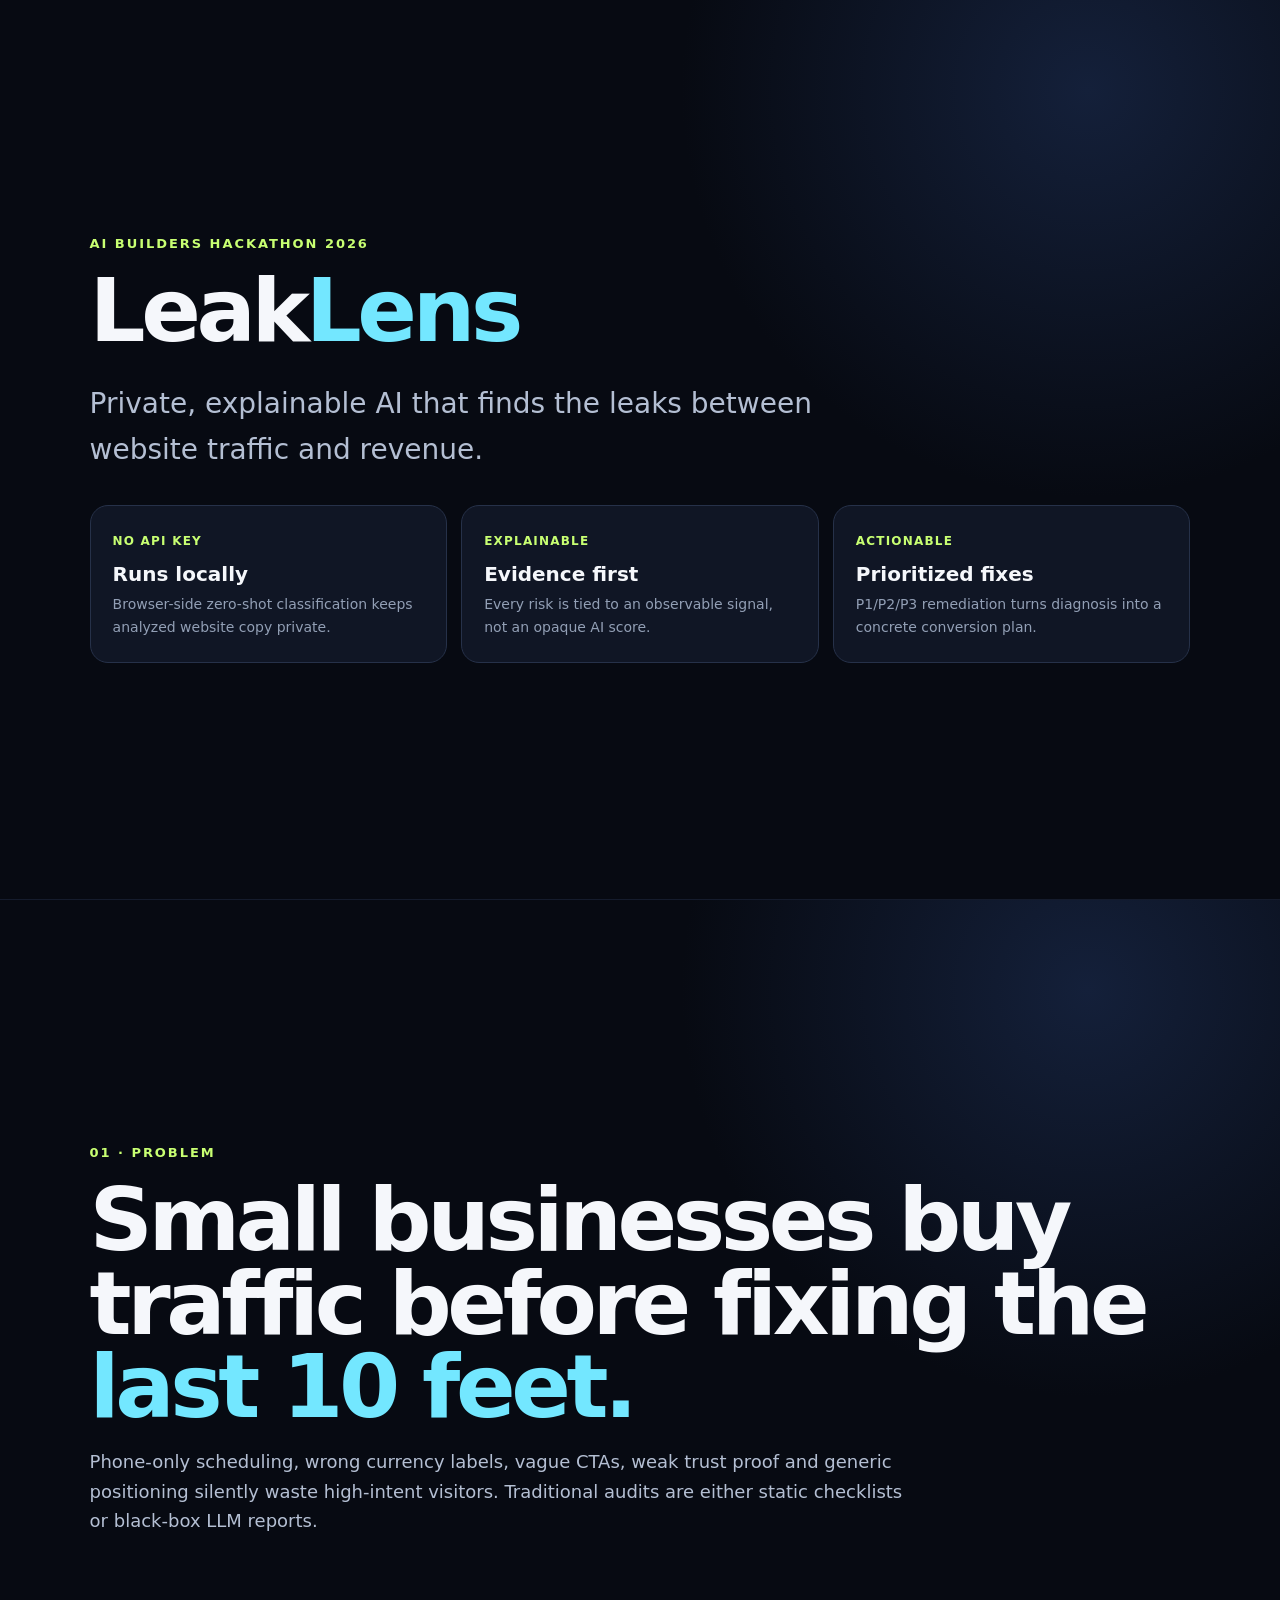
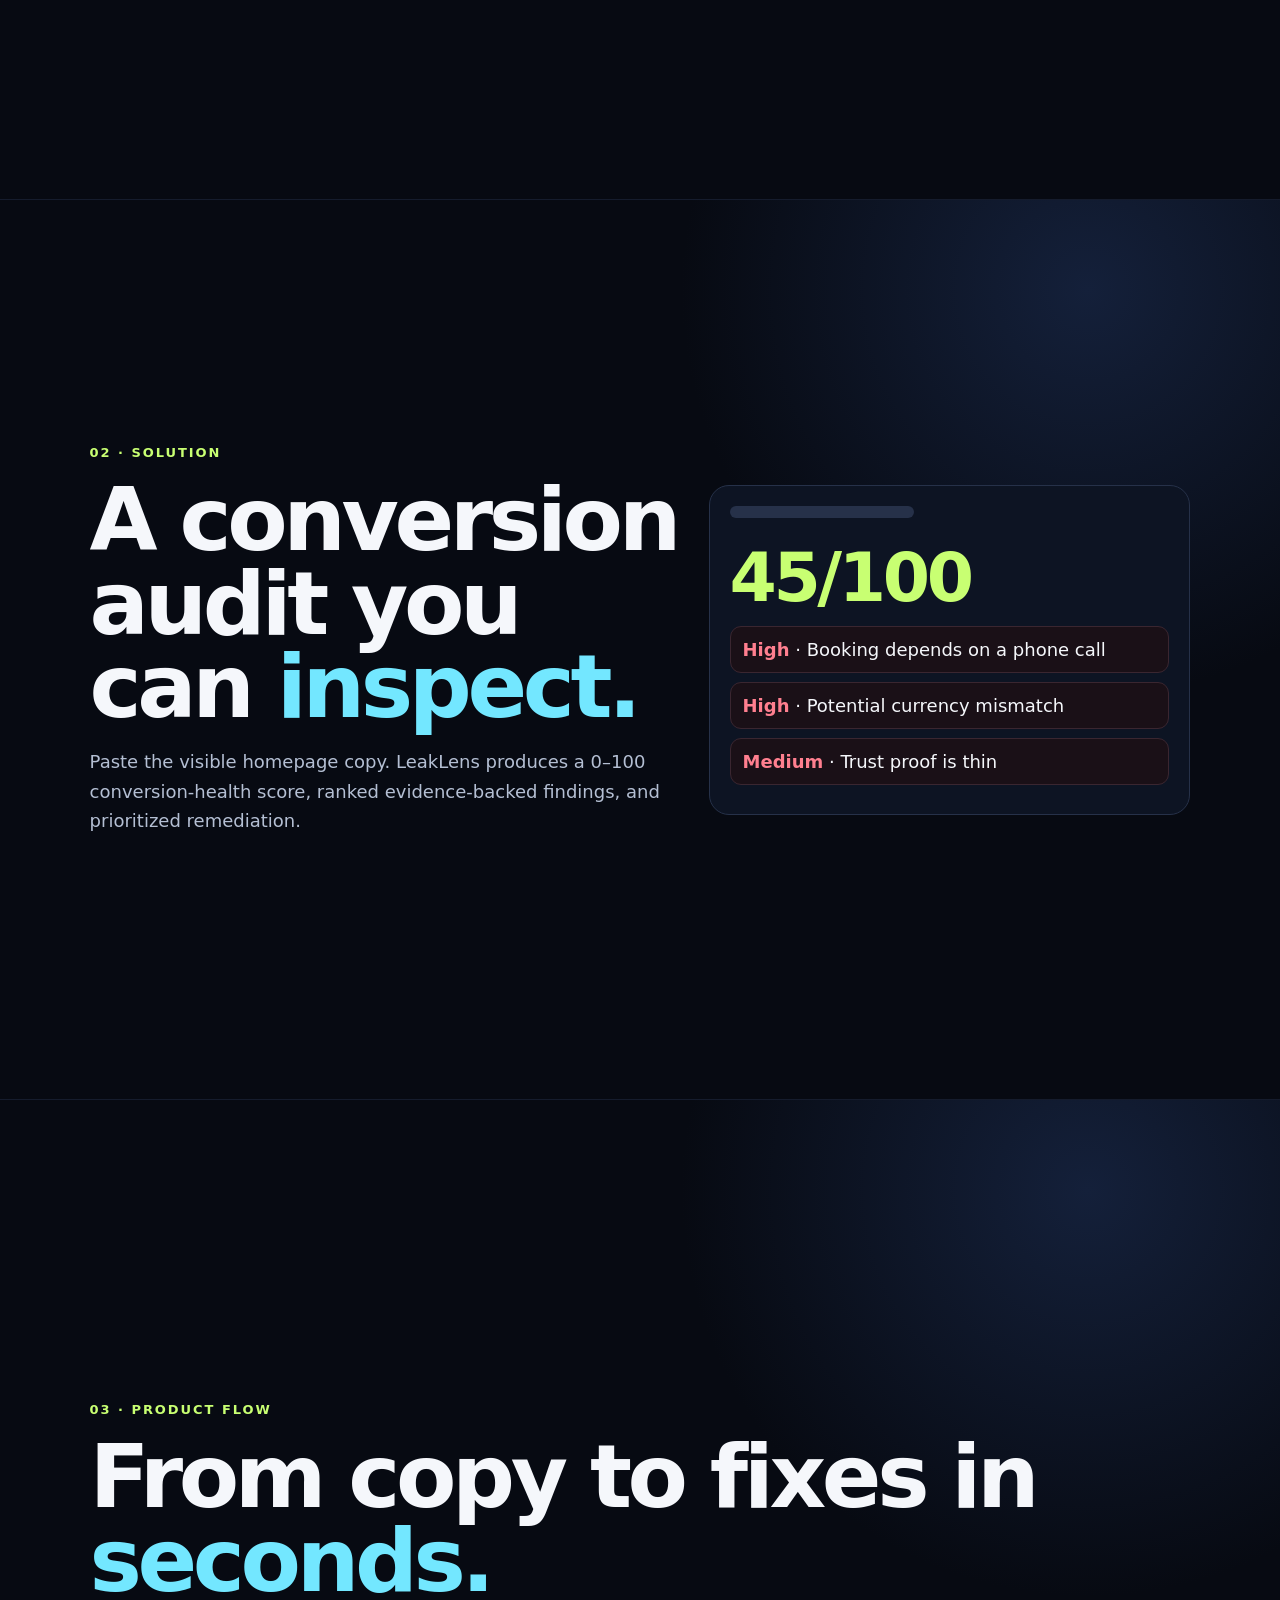
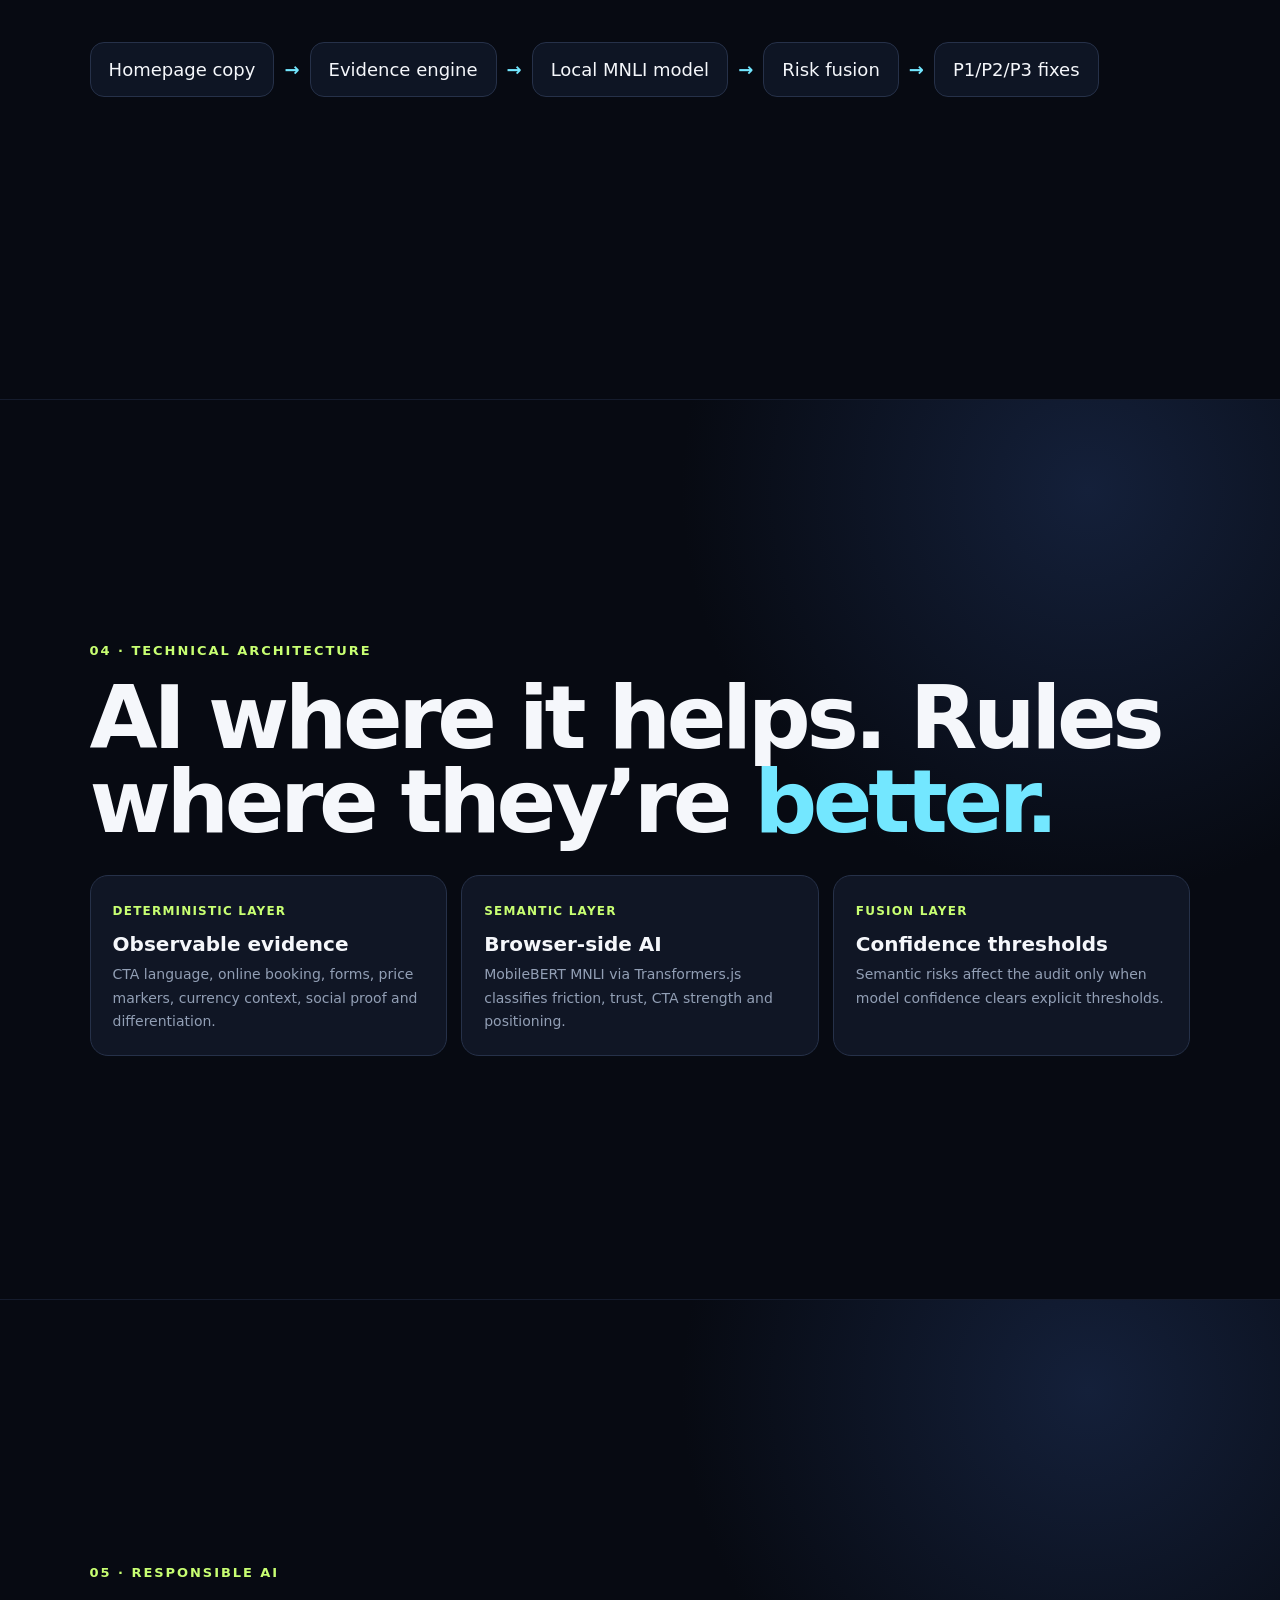
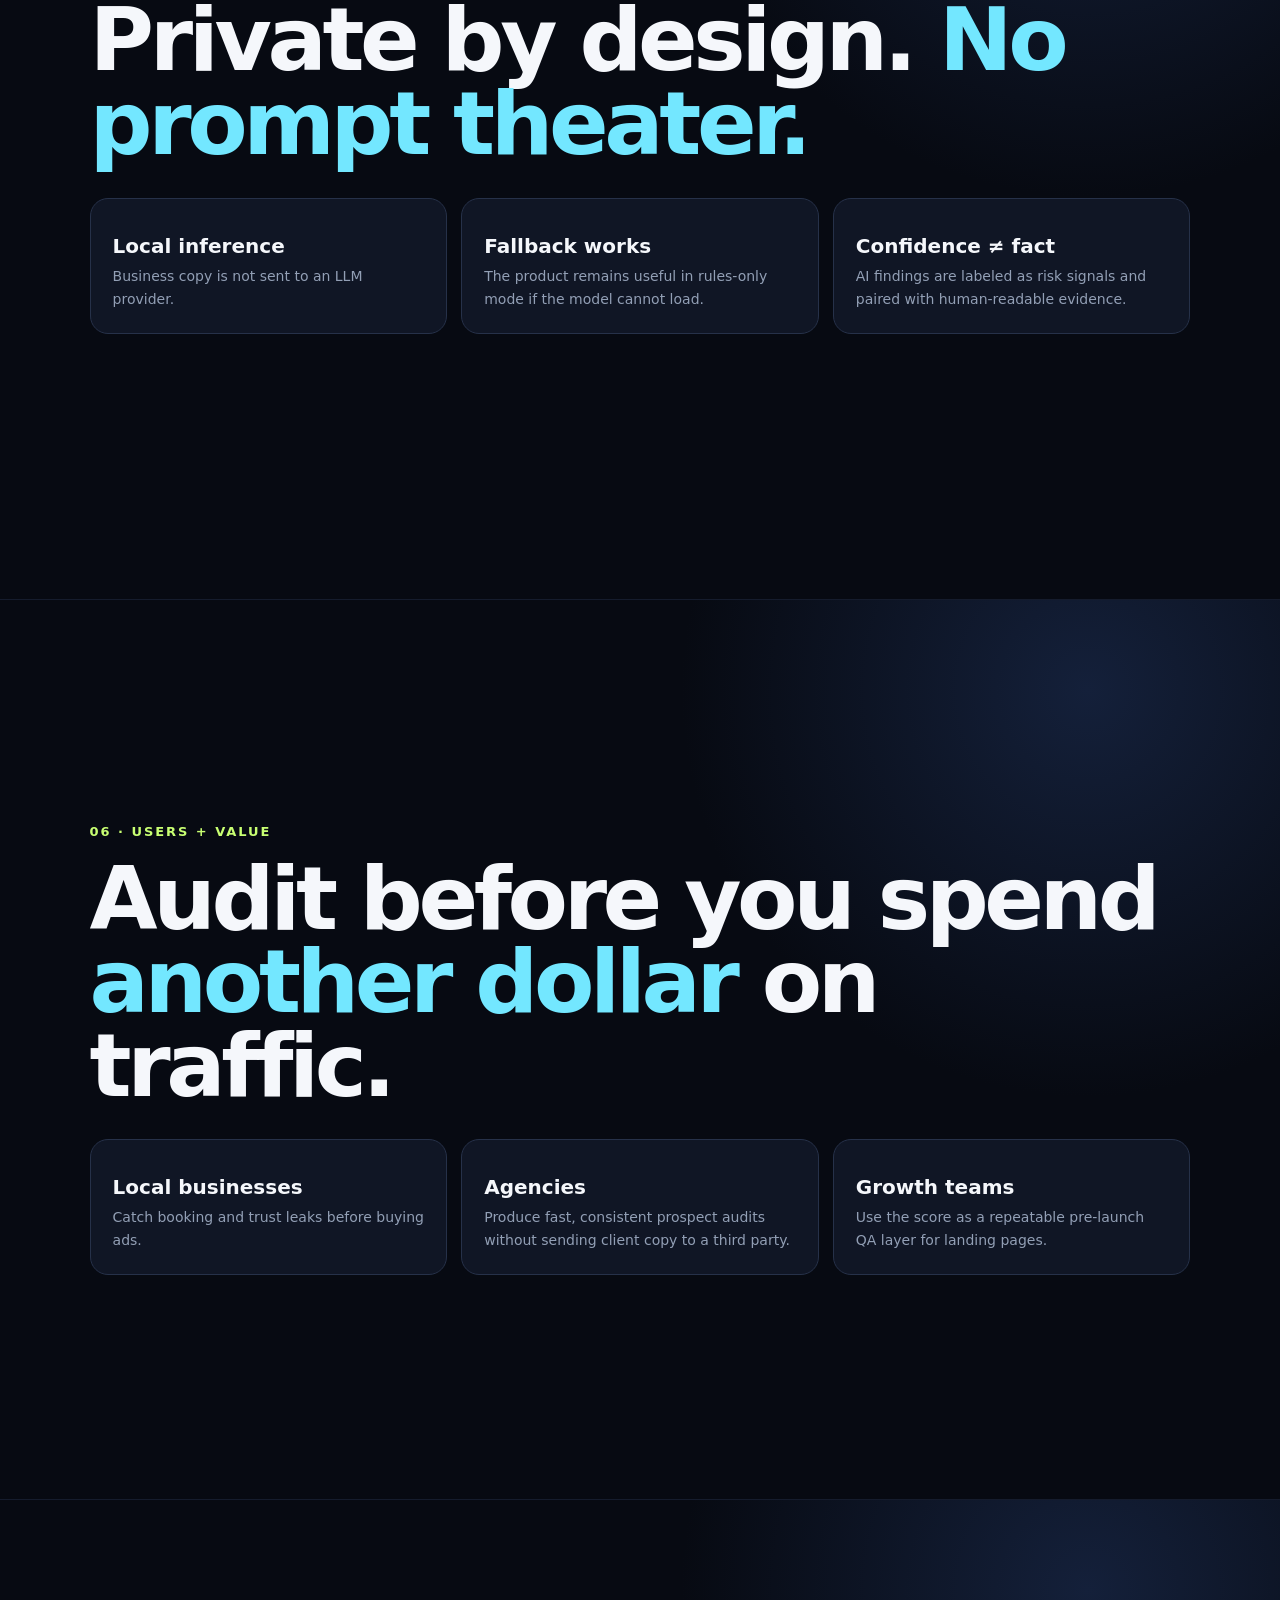
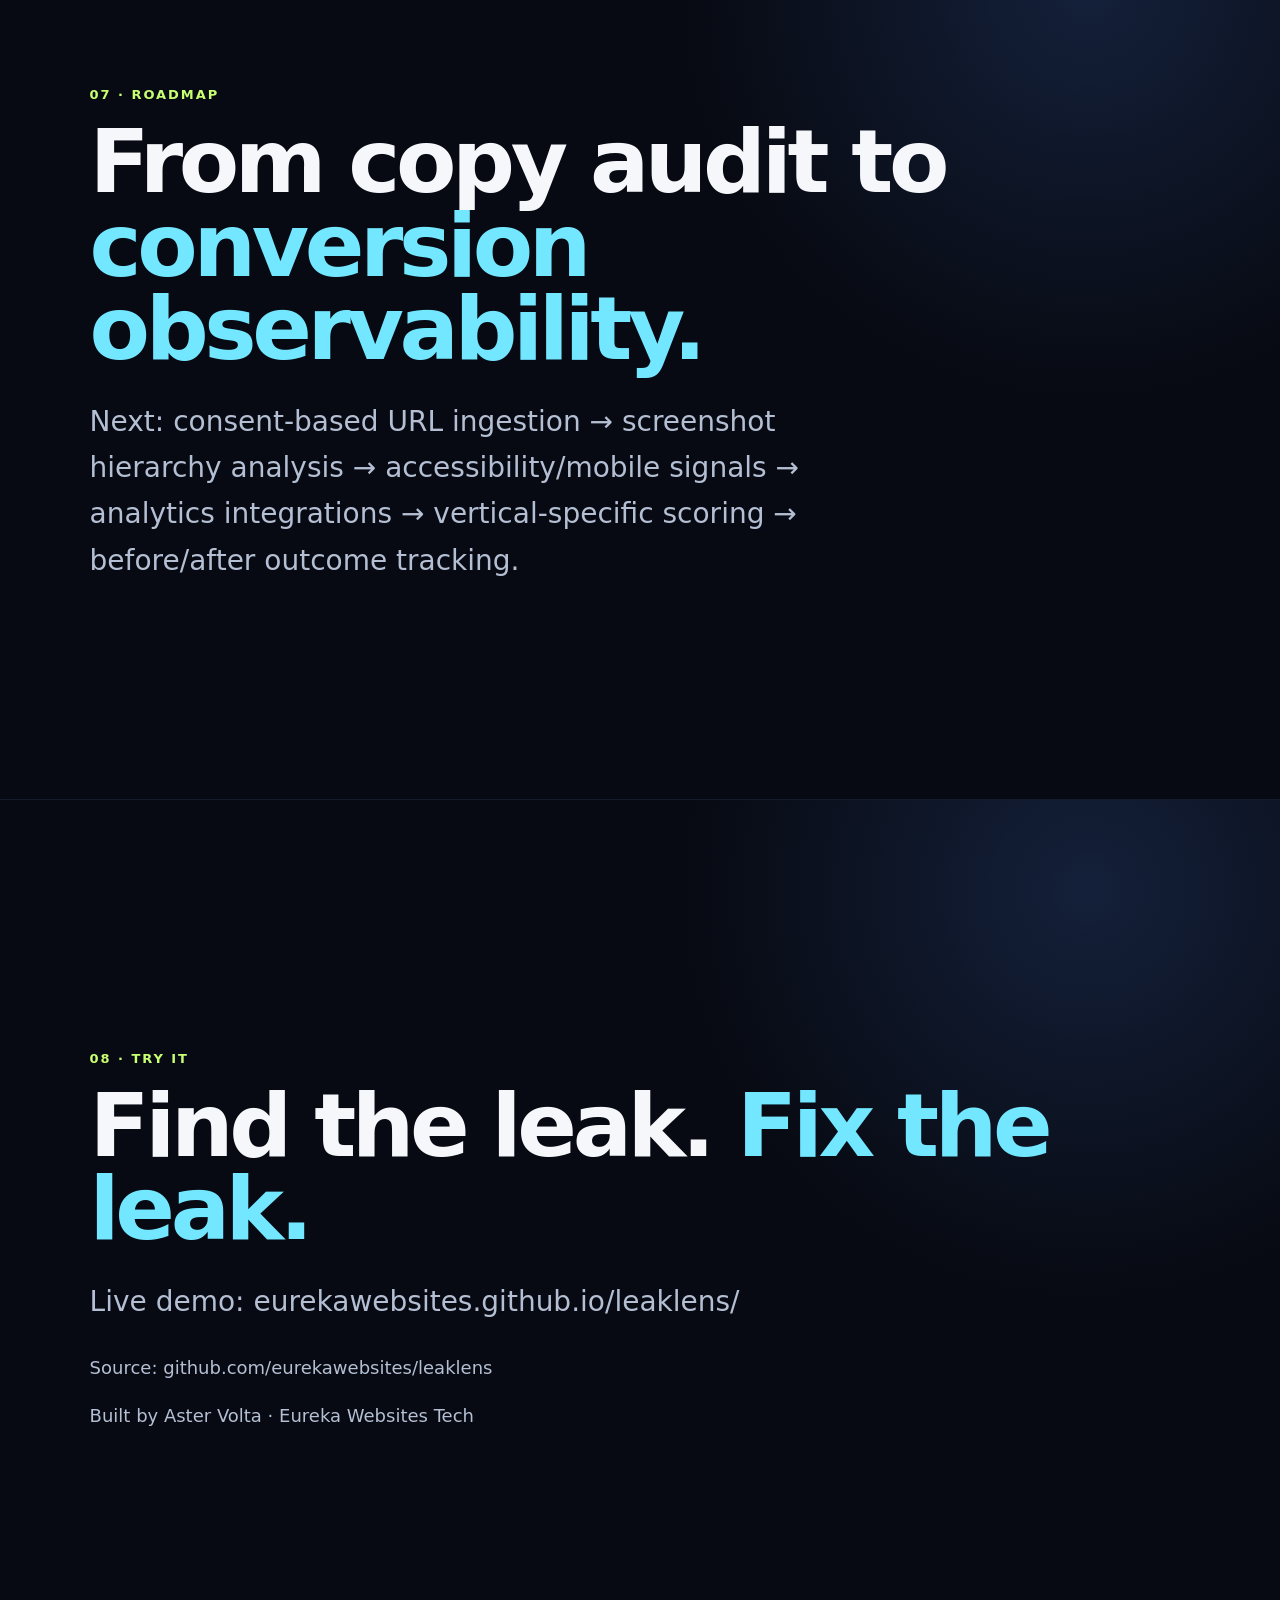
==== deck.html @ a2e2590f "Migrate and refresh LeakLens hackathon deck" ====
<!doctype html><html lang="en"><head><meta charset="utf-8"><meta name="viewport" content="width=device-width,initial-scale=1"><title>LeakLens — Hackathon Deck</title><style>:root{--bg:#070a12;--p:#101625;--ink:#f5f7fb;--muted:#9ca8bc;--line:#263149;--lime:#c8ff72;--cyan:#73e7ff;--bad:#ff7f8f}*{box-sizing:border-box}html{overflow-x:hidden}body{margin:0;background:var(--bg);color:var(--ink);font:18px system-ui,-apple-system,Segoe UI,sans-serif;scroll-snap-type:y mandatory;overflow-x:hidden}.slide{height:100vh;min-height:650px;scroll-snap-align:start;display:grid;place-items:center;padding:5vh 7vw;border-bottom:1px solid #151c2d;background:radial-gradient(circle at 85% 10%,#14203a 0,transparent 30%),var(--bg)}.inner{width:min(1120px,100%);min-width:0}.num{color:var(--lime);font-size:13px;letter-spacing:.15em;text-transform:uppercase;font-weight:800}.title{font-size:clamp(48px,7vw,88px);line-height:.95;letter-spacing:-.05em;margin:18px 0;overflow-wrap:anywhere}.title em{font-style:normal;color:var(--cyan)}p{max-width:820px;color:#b4bfd3;line-height:1.65;overflow-wrap:anywhere}.big{font-size:28px}.grid{display:grid;grid-template-columns:repeat(3,minmax(0,1fr));gap:14px;margin-top:32px}.box{border:1px solid var(--line);background:var(--p);border-radius:18px;padding:22px;min-width:0}.box b{color:var(--lime);font-size:12px;text-transform:uppercase;letter-spacing:.1em}.box h3{margin:13px 0 7px;font-size:20px}.box p{font-size:14px;margin:0;color:#929fb5}.flow{display:flex;align-items:center;gap:10px;flex-wrap:wrap;margin-top:40px}.node{padding:16px 18px;border:1px solid var(--line);border-radius:14px;background:#0e1524;min-width:0}.arr{color:var(--cyan);font-weight:900}.metric{font-size:68px;font-weight:900;letter-spacing:-.05em;color:var(--lime)}.two{display:grid;grid-template-columns:minmax(0,1.1fr) minmax(0,.9fr);gap:30px;align-items:center}.mock{border:1px solid var(--line);border-radius:20px;background:#0d1423;padding:20px;min-width:0}.mockbar{height:12px;width:42%;background:#263149;border-radius:999px;margin-bottom:20px}.risk{padding:12px;border:1px solid #3a2630;border-radius:11px;margin:9px 0;background:#1a1017}.risk b{color:var(--bad)}@media(max-width:800px){body{scroll-snap-type:none}.grid,.two{grid-template-columns:1fr}.title{font-size:clamp(38px,9vw,50px);line-height:1}.slide{height:auto;min-height:100vh;padding:56px 24px;scroll-snap-align:none}.metric{font-size:48px}.big{font-size:22px}.flow{flex-direction:column;align-items:stretch;gap:8px;margin-top:28px}.node{text-align:center}.arr{transform:rotate(90deg);align-self:center;line-height:1}.box{padding:18px}}@media(max-width:480px){body{font-size:16px}.slide{padding:42px 18px}.title{font-size:clamp(32px,10vw,40px);letter-spacing:-.035em;margin:14px 0}.num{font-size:11px}.big{font-size:19px}.grid{gap:10px;margin-top:22px}.box{padding:16px}.metric{font-size:40px}.mock{padding:16px}}</style></head><body><section class="slide"><div class="inner"><div class="num">AI Builders Hackathon 2026</div><h1 class="title">Leak<em>Lens</em></h1><p class="big">Private, explainable AI that finds the leaks between website traffic and revenue.</p><div class="grid"><div class="box"><b>No API key</b><h3>Runs locally</h3><p>Browser-side zero-shot classification keeps analyzed website copy private.</p></div><div class="box"><b>Explainable</b><h3>Evidence first</h3><p>Every risk is tied to an observable signal, not an opaque AI score.</p></div><div class="box"><b>Actionable</b><h3>Prioritized fixes</h3><p>P1/P2/P3 remediation turns diagnosis into a concrete conversion plan.</p></div></div></div></section><section class="slide"><div class="inner"><div class="num">01 · Problem</div><h2 class="title">Small businesses buy traffic before fixing the <em>last 10 feet.</em></h2><p>Phone-only scheduling, wrong currency labels, vague CTAs, weak trust proof and generic positioning silently waste high-intent visitors. Traditional audits are either static checklists or black-box LLM reports.</p></div></section><section class="slide"><div class="inner two"><div><div class="num">02 · Solution</div><h2 class="title">A conversion audit you can <em>inspect.</em></h2><p>Paste the visible homepage copy. LeakLens produces a 0–100 conversion-health score, ranked evidence-backed findings, and prioritized remediation.</p></div><div class="mock"><div class="mockbar"></div><div class="metric">45/100</div><div class="risk"><b>High</b> · Booking depends on a phone call</div><div class="risk"><b>High</b> · Potential currency mismatch</div><div class="risk"><b>Medium</b> · Trust proof is thin</div></div></div></section><section class="slide"><div class="inner"><div class="num">03 · Product flow</div><h2 class="title">From copy to fixes in <em>seconds.</em></h2><div class="flow"><div class="node">Homepage copy</div><div class="arr">→</div><div class="node">Evidence engine</div><div class="arr">→</div><div class="node">Local MNLI model</div><div class="arr">→</div><div class="node">Risk fusion</div><div class="arr">→</div><div class="node">P1/P2/P3 fixes</div></div></div></section><section class="slide"><div class="inner"><div class="num">04 · Technical architecture</div><h2 class="title">AI where it helps. Rules where they’re <em>better.</em></h2><div class="grid"><div class="box"><b>Deterministic layer</b><h3>Observable evidence</h3><p>CTA language, online booking, forms, price markers, currency context, social proof and differentiation.</p></div><div class="box"><b>Semantic layer</b><h3>Browser-side AI</h3><p>MobileBERT MNLI via Transformers.js classifies friction, trust, CTA strength and positioning.</p></div><div class="box"><b>Fusion layer</b><h3>Confidence thresholds</h3><p>Semantic risks affect the audit only when model confidence clears explicit thresholds.</p></div></div></div></section><section class="slide"><div class="inner"><div class="num">05 · Responsible AI</div><h2 class="title">Private by design. <em>No prompt theater.</em></h2><div class="grid"><div class="box"><h3>Local inference</h3><p>Business copy is not sent to an LLM provider.</p></div><div class="box"><h3>Fallback works</h3><p>The product remains useful in rules-only mode if the model cannot load.</p></div><div class="box"><h3>Confidence ≠ fact</h3><p>AI findings are labeled as risk signals and paired with human-readable evidence.</p></div></div></div></section><section class="slide"><div class="inner"><div class="num">06 · Users + value</div><h2 class="title">Audit before you spend <em>another dollar</em> on traffic.</h2><div class="grid"><div class="box"><h3>Local businesses</h3><p>Catch booking and trust leaks before buying ads.</p></div><div class="box"><h3>Agencies</h3><p>Produce fast, consistent prospect audits without sending client copy to a third party.</p></div><div class="box"><h3>Growth teams</h3><p>Use the score as a repeatable pre-launch QA layer for landing pages.</p></div></div></div></section><section class="slide"><div class="inner"><div class="num">07 · Roadmap</div><h2 class="title">From copy audit to <em>conversion observability.</em></h2><p class="big">Next: consent-based URL ingestion → screenshot hierarchy analysis → accessibility/mobile signals → analytics integrations → vertical-specific scoring → before/after outcome tracking.</p></div></section><section class="slide"><div class="inner"><div class="num">08 · Try it</div><h2 class="title">Find the leak. <em>Fix the leak.</em></h2><p class="big">Live demo: eurekawebsites.github.io/leaklens/</p><p>Source: github.com/eurekawebsites/leaklens</p><p>Built by Aster Volta · Eureka Websites Tech</p></div></section></body></html>
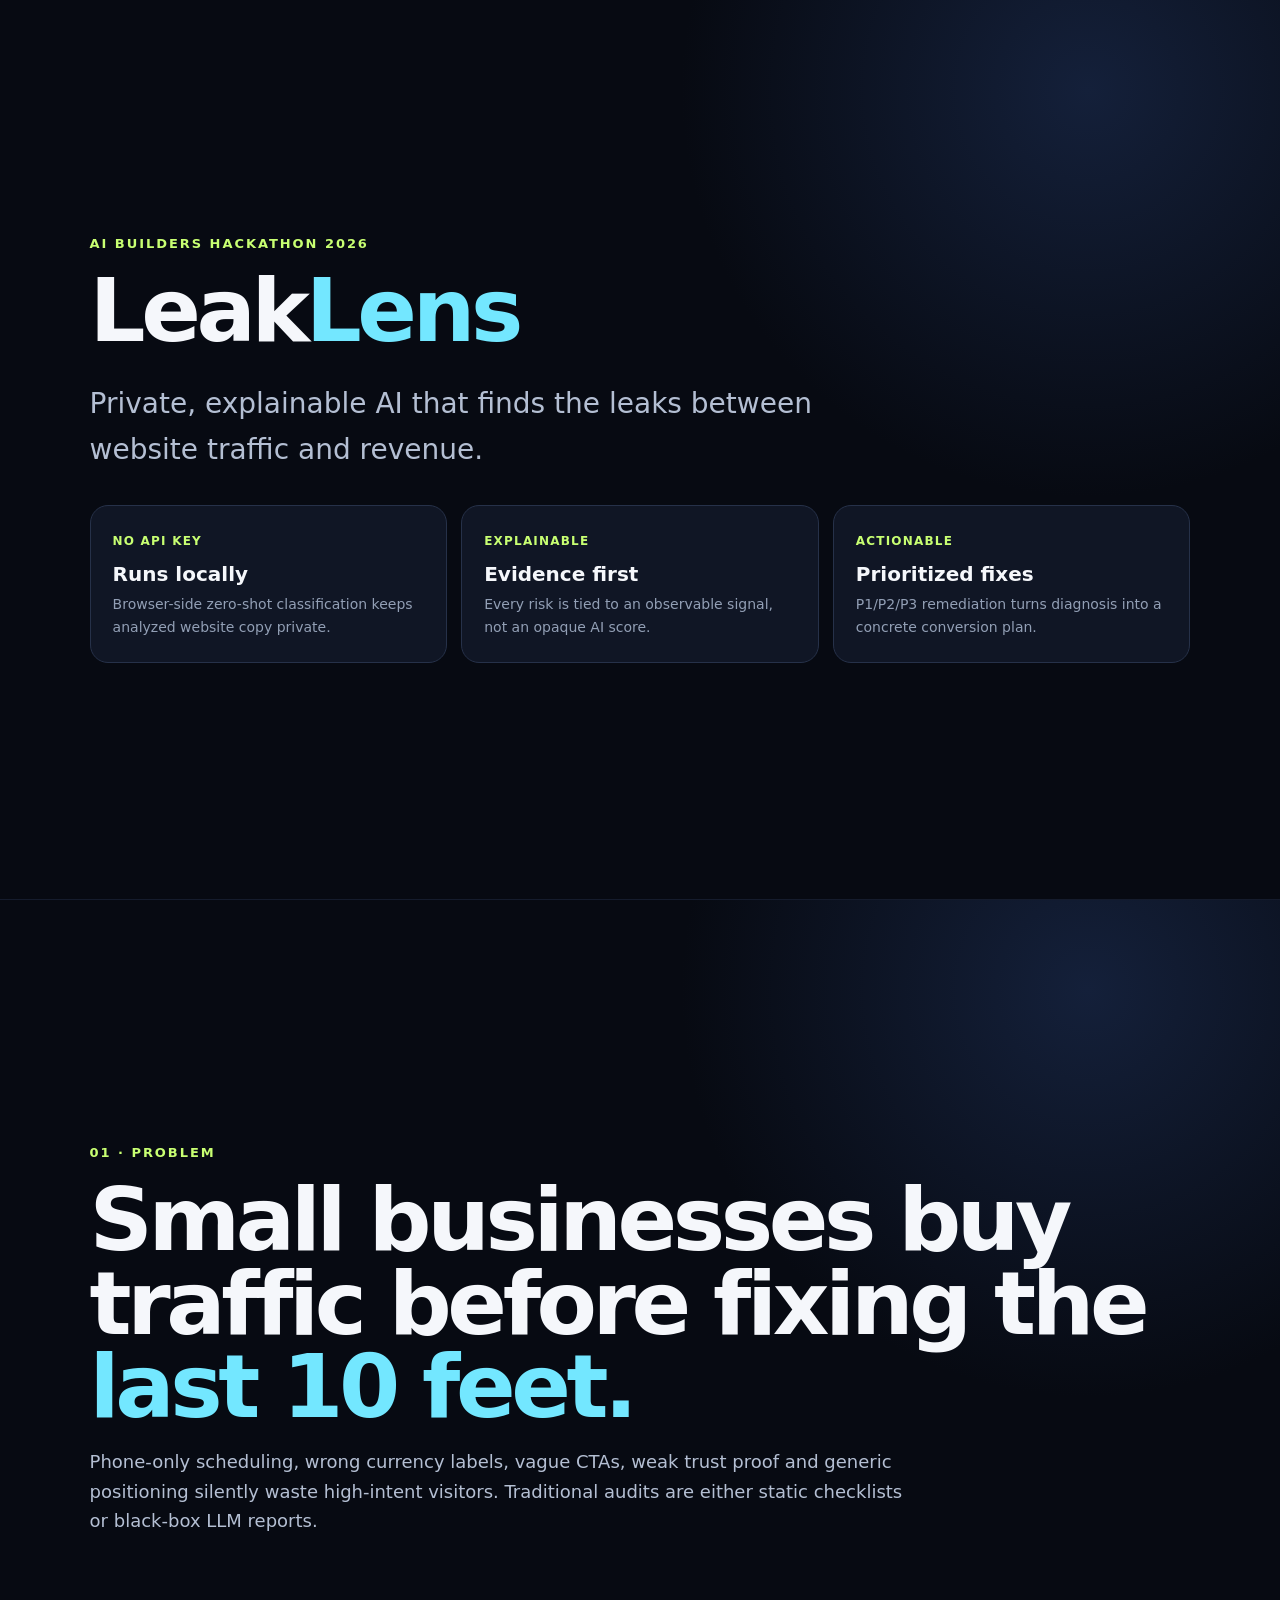
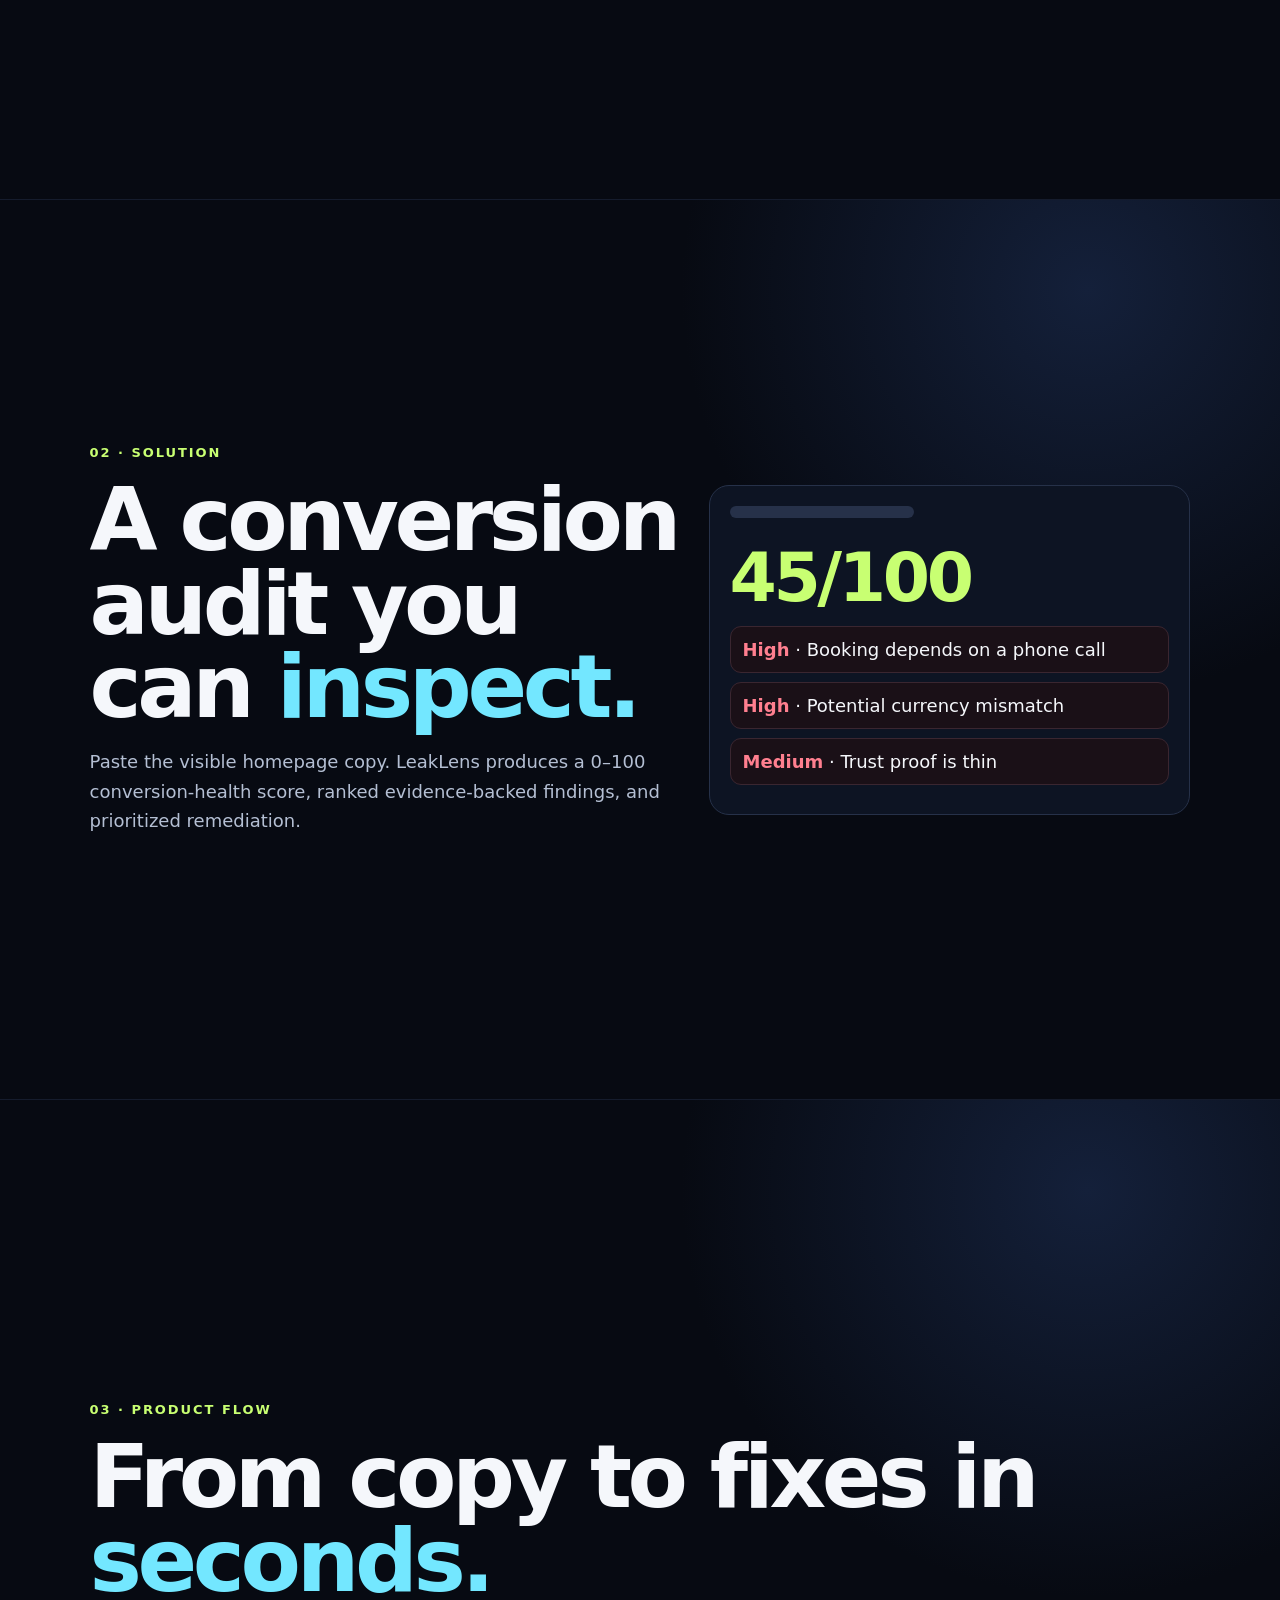
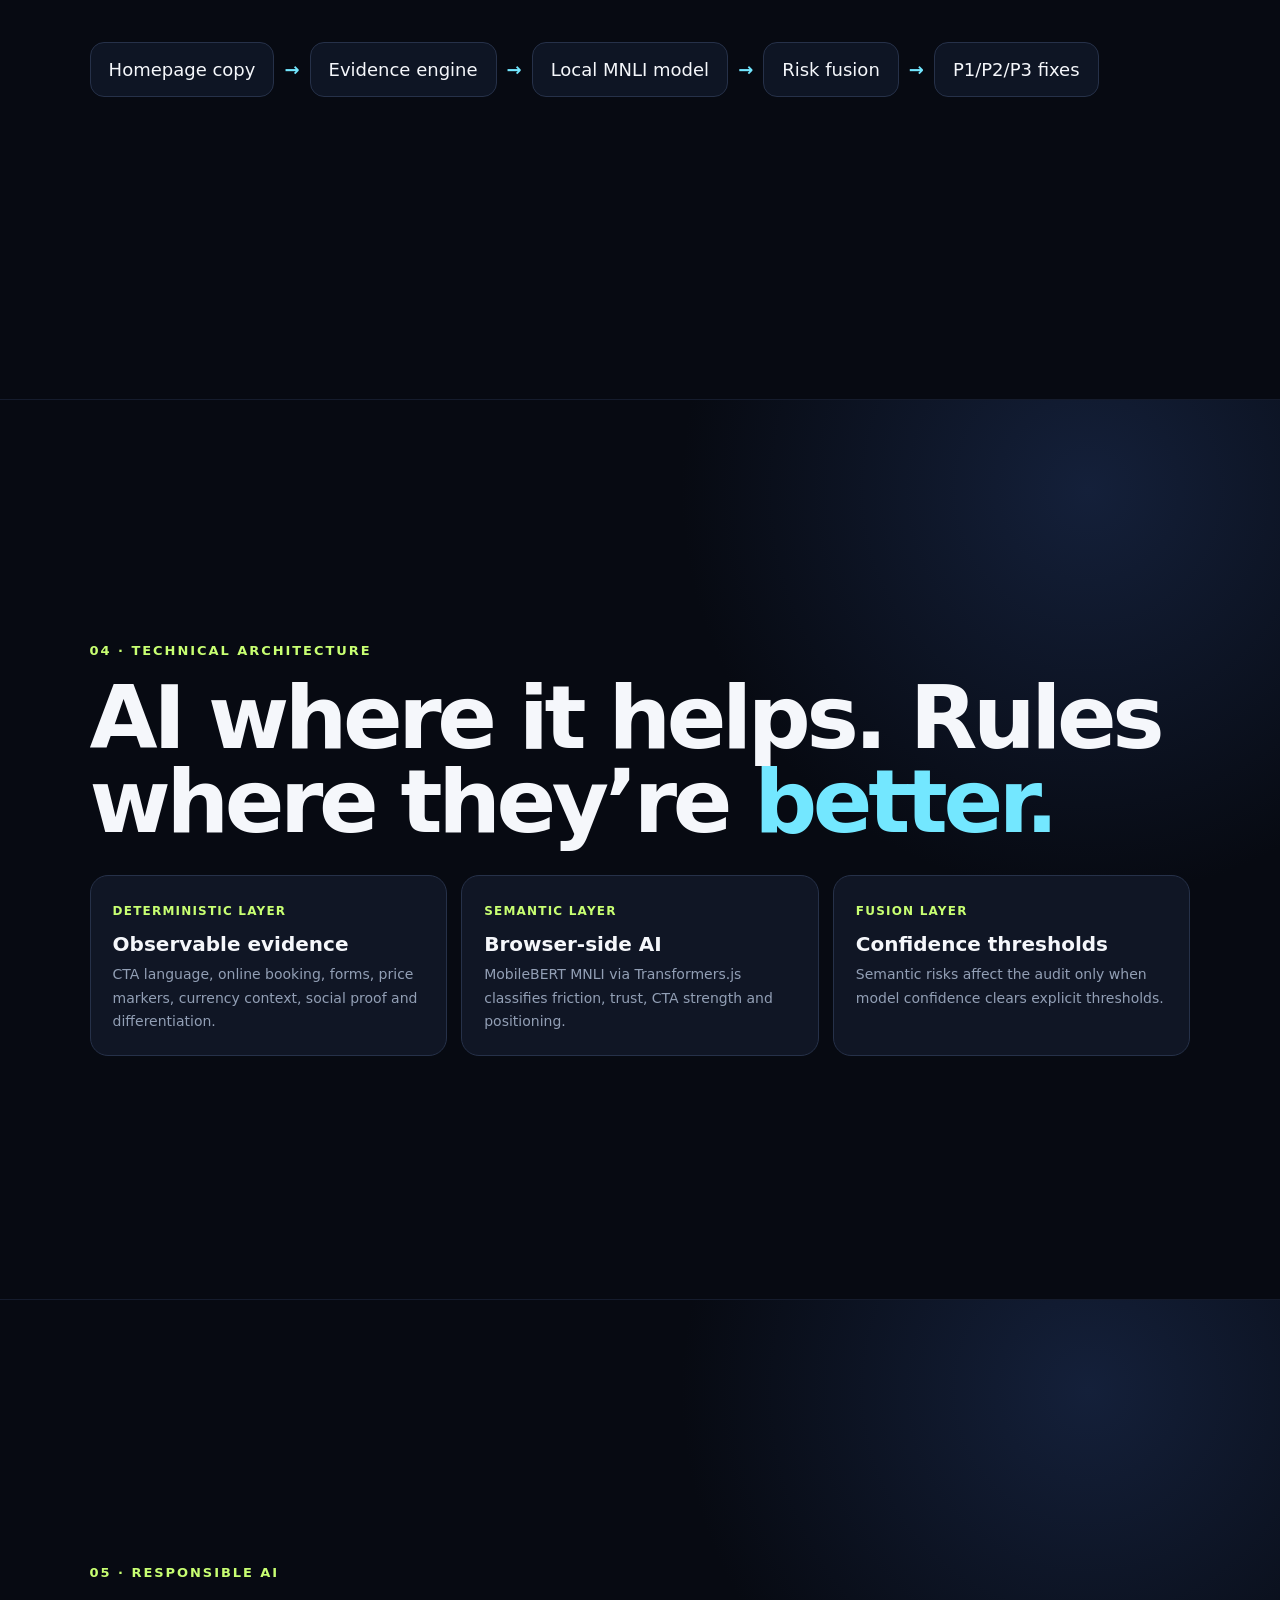
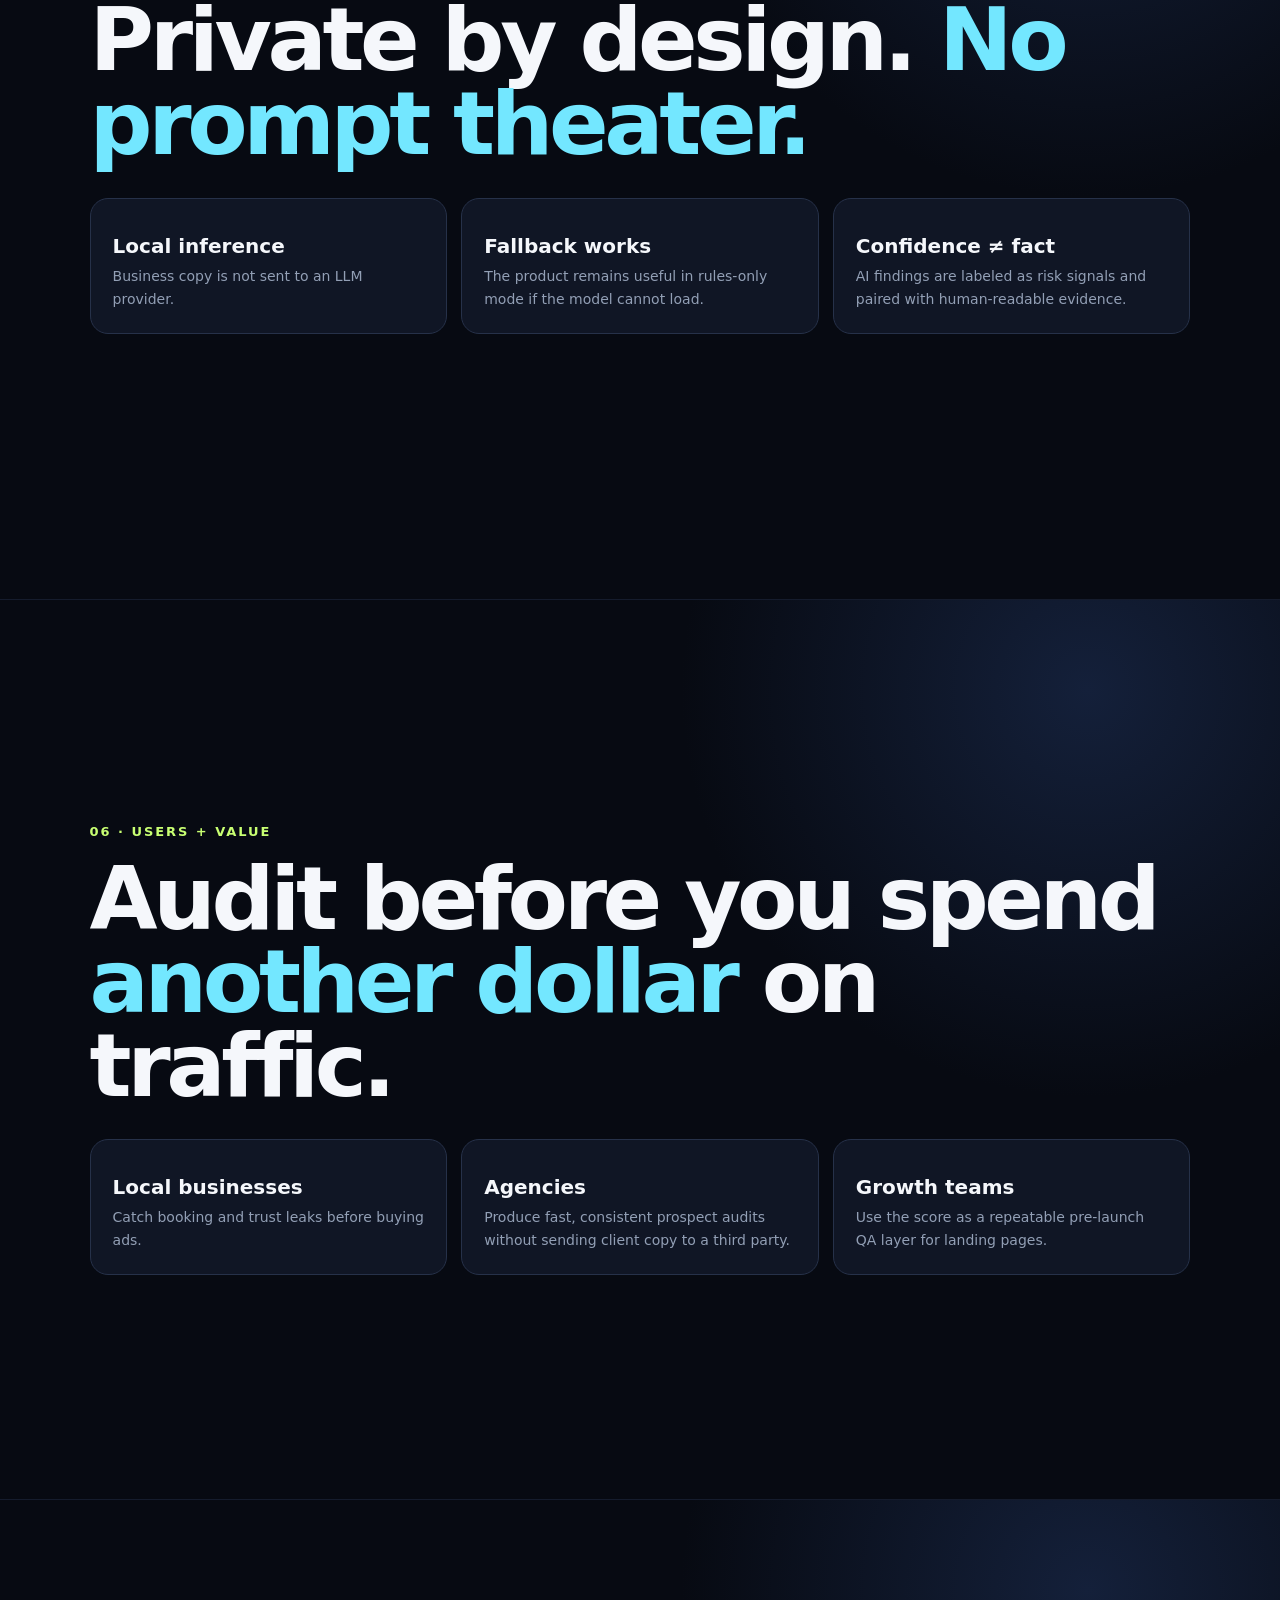
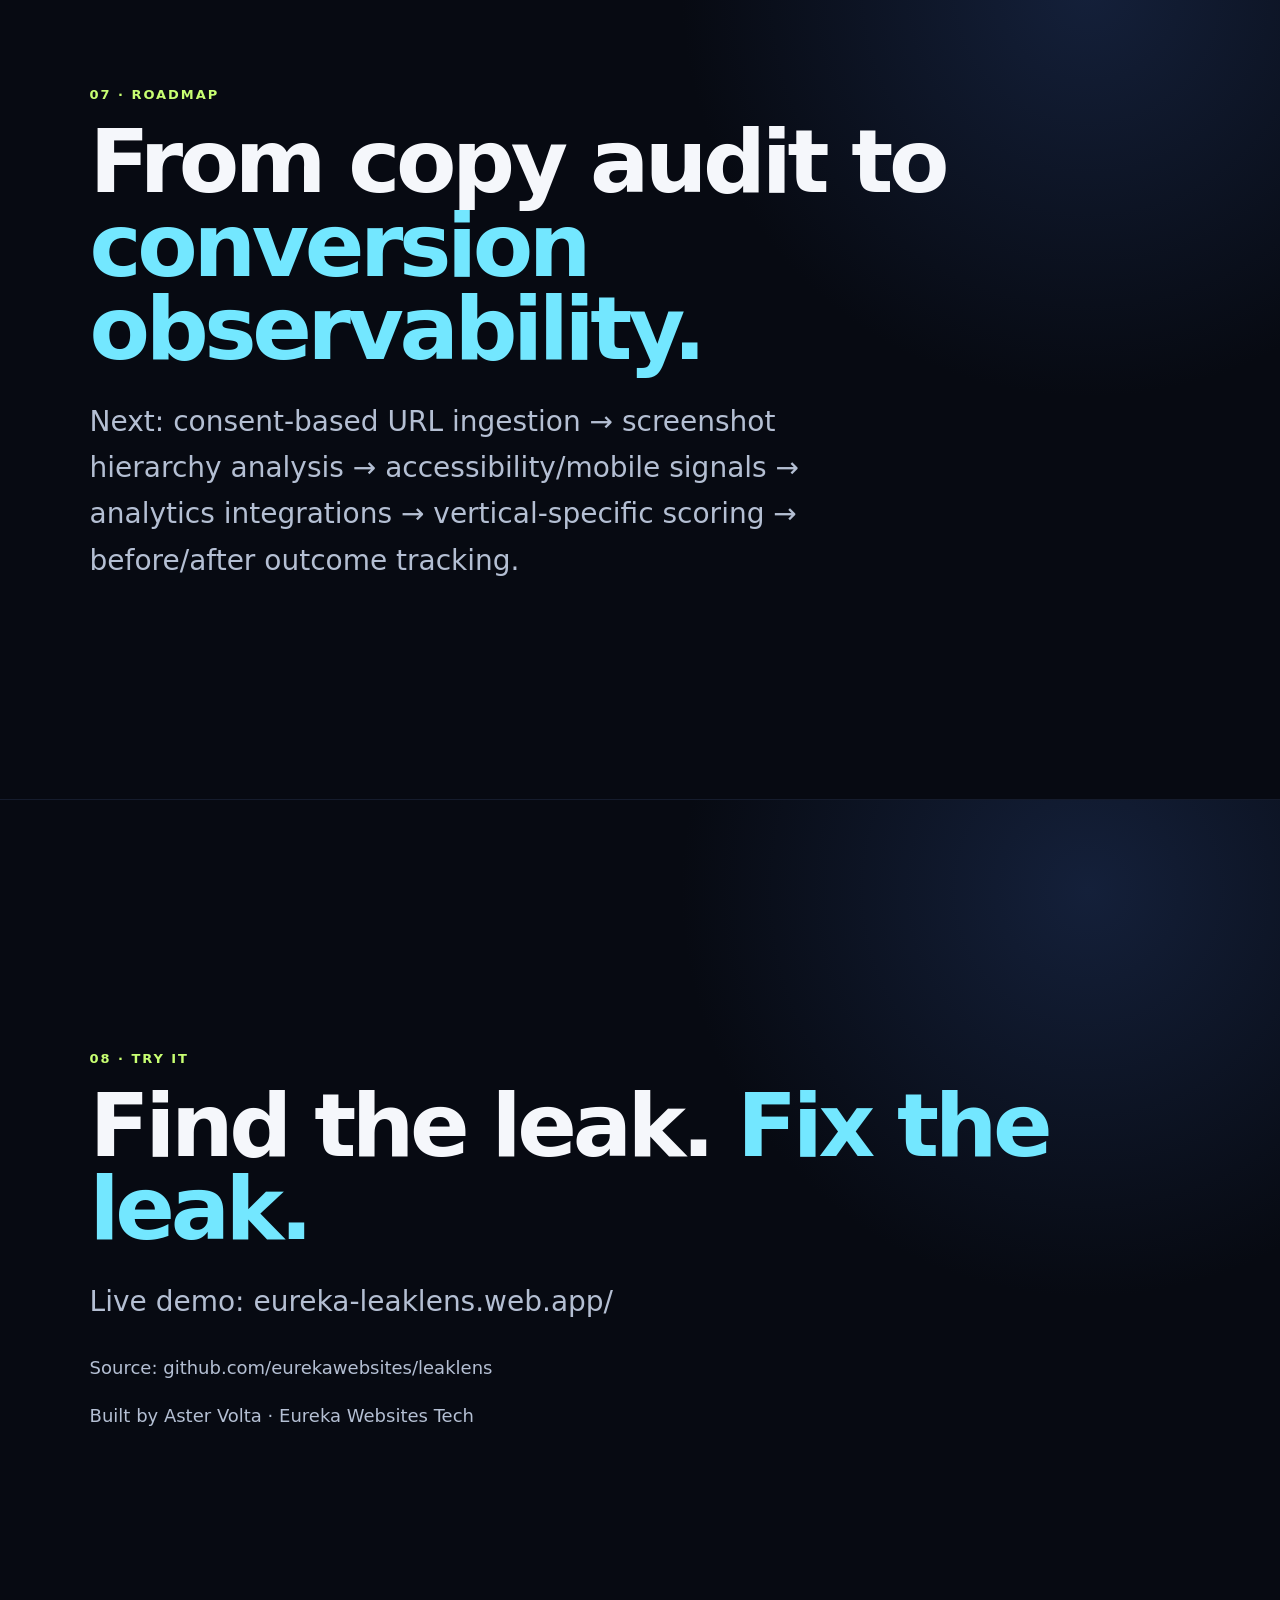
==== commit 835c2c61: "Add Firebase Hosting config, update self-referential demo URL Deployed as a Firebase Hosting multi-s" ====
--- a/deck.html
+++ b/deck.html
@@ -1 +1 @@
-<!doctype html><html lang="en"><head><meta charset="utf-8"><meta name="viewport" content="width=device-width,initial-scale=1"><title>LeakLens — Hackathon Deck</title><style>:root{--bg:#070a12;--p:#101625;--ink:#f5f7fb;--muted:#9ca8bc;--line:#263149;--lime:#c8ff72;--cyan:#73e7ff;--bad:#ff7f8f}*{box-sizing:border-box}html{overflow-x:hidden}body{margin:0;background:var(--bg);color:var(--ink);font:18px system-ui,-apple-system,Segoe UI,sans-serif;scroll-snap-type:y mandatory;overflow-x:hidden}.slide{height:100vh;min-height:650px;scroll-snap-align:start;display:grid;place-items:center;padding:5vh 7vw;border-bottom:1px solid #151c2d;background:radial-gradient(circle at 85% 10%,#14203a 0,transparent 30%),var(--bg)}.inner{width:min(1120px,100%);min-width:0}.num{color:var(--lime);font-size:13px;letter-spacing:.15em;text-transform:uppercase;font-weight:800}.title{font-size:clamp(48px,7vw,88px);line-height:.95;letter-spacing:-.05em;margin:18px 0;overflow-wrap:anywhere}.title em{font-style:normal;color:var(--cyan)}p{max-width:820px;color:#b4bfd3;line-height:1.65;overflow-wrap:anywhere}.big{font-size:28px}.grid{display:grid;grid-template-columns:repeat(3,minmax(0,1fr));gap:14px;margin-top:32px}.box{border:1px solid var(--line);background:var(--p);border-radius:18px;padding:22px;min-width:0}.box b{color:var(--lime);font-size:12px;text-transform:uppercase;letter-spacing:.1em}.box h3{margin:13px 0 7px;font-size:20px}.box p{font-size:14px;margin:0;color:#929fb5}.flow{display:flex;align-items:center;gap:10px;flex-wrap:wrap;margin-top:40px}.node{padding:16px 18px;border:1px solid var(--line);border-radius:14px;background:#0e1524;min-width:0}.arr{color:var(--cyan);font-weight:900}.metric{font-size:68px;font-weight:900;letter-spacing:-.05em;color:var(--lime)}.two{display:grid;grid-template-columns:minmax(0,1.1fr) minmax(0,.9fr);gap:30px;align-items:center}.mock{border:1px solid var(--line);border-radius:20px;background:#0d1423;padding:20px;min-width:0}.mockbar{height:12px;width:42%;background:#263149;border-radius:999px;margin-bottom:20px}.risk{padding:12px;border:1px solid #3a2630;border-radius:11px;margin:9px 0;background:#1a1017}.risk b{color:var(--bad)}@media(max-width:800px){body{scroll-snap-type:none}.grid,.two{grid-template-columns:1fr}.title{font-size:clamp(38px,9vw,50px);line-height:1}.slide{height:auto;min-height:100vh;padding:56px 24px;scroll-snap-align:none}.metric{font-size:48px}.big{font-size:22px}.flow{flex-direction:column;align-items:stretch;gap:8px;margin-top:28px}.node{text-align:center}.arr{transform:rotate(90deg);align-self:center;line-height:1}.box{padding:18px}}@media(max-width:480px){body{font-size:16px}.slide{padding:42px 18px}.title{font-size:clamp(32px,10vw,40px);letter-spacing:-.035em;margin:14px 0}.num{font-size:11px}.big{font-size:19px}.grid{gap:10px;margin-top:22px}.box{padding:16px}.metric{font-size:40px}.mock{padding:16px}}</style></head><body><section class="slide"><div class="inner"><div class="num">AI Builders Hackathon 2026</div><h1 class="title">Leak<em>Lens</em></h1><p class="big">Private, explainable AI that finds the leaks between website traffic and revenue.</p><div class="grid"><div class="box"><b>No API key</b><h3>Runs locally</h3><p>Browser-side zero-shot classification keeps analyzed website copy private.</p></div><div class="box"><b>Explainable</b><h3>Evidence first</h3><p>Every risk is tied to an observable signal, not an opaque AI score.</p></div><div class="box"><b>Actionable</b><h3>Prioritized fixes</h3><p>P1/P2/P3 remediation turns diagnosis into a concrete conversion plan.</p></div></div></div></section><section class="slide"><div class="inner"><div class="num">01 · Problem</div><h2 class="title">Small businesses buy traffic before fixing the <em>last 10 feet.</em></h2><p>Phone-only scheduling, wrong currency labels, vague CTAs, weak trust proof and generic positioning silently waste high-intent visitors. Traditional audits are either static checklists or black-box LLM reports.</p></div></section><section class="slide"><div class="inner two"><div><div class="num">02 · Solution</div><h2 class="title">A conversion audit you can <em>inspect.</em></h2><p>Paste the visible homepage copy. LeakLens produces a 0–100 conversion-health score, ranked evidence-backed findings, and prioritized remediation.</p></div><div class="mock"><div class="mockbar"></div><div class="metric">45/100</div><div class="risk"><b>High</b> · Booking depends on a phone call</div><div class="risk"><b>High</b> · Potential currency mismatch</div><div class="risk"><b>Medium</b> · Trust proof is thin</div></div></div></section><section class="slide"><div class="inner"><div class="num">03 · Product flow</div><h2 class="title">From copy to fixes in <em>seconds.</em></h2><div class="flow"><div class="node">Homepage copy</div><div class="arr">→</div><div class="node">Evidence engine</div><div class="arr">→</div><div class="node">Local MNLI model</div><div class="arr">→</div><div class="node">Risk fusion</div><div class="arr">→</div><div class="node">P1/P2/P3 fixes</div></div></div></section><section class="slide"><div class="inner"><div class="num">04 · Technical architecture</div><h2 class="title">AI where it helps. Rules where they’re <em>better.</em></h2><div class="grid"><div class="box"><b>Deterministic layer</b><h3>Observable evidence</h3><p>CTA language, online booking, forms, price markers, currency context, social proof and differentiation.</p></div><div class="box"><b>Semantic layer</b><h3>Browser-side AI</h3><p>MobileBERT MNLI via Transformers.js classifies friction, trust, CTA strength and positioning.</p></div><div class="box"><b>Fusion layer</b><h3>Confidence thresholds</h3><p>Semantic risks affect the audit only when model confidence clears explicit thresholds.</p></div></div></div></section><section class="slide"><div class="inner"><div class="num">05 · Responsible AI</div><h2 class="title">Private by design. <em>No prompt theater.</em></h2><div class="grid"><div class="box"><h3>Local inference</h3><p>Business copy is not sent to an LLM provider.</p></div><div class="box"><h3>Fallback works</h3><p>The product remains useful in rules-only mode if the model cannot load.</p></div><div class="box"><h3>Confidence ≠ fact</h3><p>AI findings are labeled as risk signals and paired with human-readable evidence.</p></div></div></div></section><section class="slide"><div class="inner"><div class="num">06 · Users + value</div><h2 class="title">Audit before you spend <em>another dollar</em> on traffic.</h2><div class="grid"><div class="box"><h3>Local businesses</h3><p>Catch booking and trust leaks before buying ads.</p></div><div class="box"><h3>Agencies</h3><p>Produce fast, consistent prospect audits without sending client copy to a third party.</p></div><div class="box"><h3>Growth teams</h3><p>Use the score as a repeatable pre-launch QA layer for landing pages.</p></div></div></div></section><section class="slide"><div class="inner"><div class="num">07 · Roadmap</div><h2 class="title">From copy audit to <em>conversion observability.</em></h2><p class="big">Next: consent-based URL ingestion → screenshot hierarchy analysis → accessibility/mobile signals → analytics integrations → vertical-specific scoring → before/after outcome tracking.</p></div></section><section class="slide"><div class="inner"><div class="num">08 · Try it</div><h2 class="title">Find the leak. <em>Fix the leak.</em></h2><p class="big">Live demo: eurekawebsites.github.io/leaklens/</p><p>Source: github.com/eurekawebsites/leaklens</p><p>Built by Aster Volta · Eureka Websites Tech</p></div></section></body></html>+<!doctype html><html lang="en"><head><meta charset="utf-8"><meta name="viewport" content="width=device-width,initial-scale=1"><title>LeakLens — Hackathon Deck</title><style>:root{--bg:#070a12;--p:#101625;--ink:#f5f7fb;--muted:#9ca8bc;--line:#263149;--lime:#c8ff72;--cyan:#73e7ff;--bad:#ff7f8f}*{box-sizing:border-box}html{overflow-x:hidden}body{margin:0;background:var(--bg);color:var(--ink);font:18px system-ui,-apple-system,Segoe UI,sans-serif;scroll-snap-type:y mandatory;overflow-x:hidden}.slide{height:100vh;min-height:650px;scroll-snap-align:start;display:grid;place-items:center;padding:5vh 7vw;border-bottom:1px solid #151c2d;background:radial-gradient(circle at 85% 10%,#14203a 0,transparent 30%),var(--bg)}.inner{width:min(1120px,100%);min-width:0}.num{color:var(--lime);font-size:13px;letter-spacing:.15em;text-transform:uppercase;font-weight:800}.title{font-size:clamp(48px,7vw,88px);line-height:.95;letter-spacing:-.05em;margin:18px 0;overflow-wrap:anywhere}.title em{font-style:normal;color:var(--cyan)}p{max-width:820px;color:#b4bfd3;line-height:1.65;overflow-wrap:anywhere}.big{font-size:28px}.grid{display:grid;grid-template-columns:repeat(3,minmax(0,1fr));gap:14px;margin-top:32px}.box{border:1px solid var(--line);background:var(--p);border-radius:18px;padding:22px;min-width:0}.box b{color:var(--lime);font-size:12px;text-transform:uppercase;letter-spacing:.1em}.box h3{margin:13px 0 7px;font-size:20px}.box p{font-size:14px;margin:0;color:#929fb5}.flow{display:flex;align-items:center;gap:10px;flex-wrap:wrap;margin-top:40px}.node{padding:16px 18px;border:1px solid var(--line);border-radius:14px;background:#0e1524;min-width:0}.arr{color:var(--cyan);font-weight:900}.metric{font-size:68px;font-weight:900;letter-spacing:-.05em;color:var(--lime)}.two{display:grid;grid-template-columns:minmax(0,1.1fr) minmax(0,.9fr);gap:30px;align-items:center}.mock{border:1px solid var(--line);border-radius:20px;background:#0d1423;padding:20px;min-width:0}.mockbar{height:12px;width:42%;background:#263149;border-radius:999px;margin-bottom:20px}.risk{padding:12px;border:1px solid #3a2630;border-radius:11px;margin:9px 0;background:#1a1017}.risk b{color:var(--bad)}@media(max-width:800px){body{scroll-snap-type:none}.grid,.two{grid-template-columns:1fr}.title{font-size:clamp(38px,9vw,50px);line-height:1}.slide{height:auto;min-height:100vh;padding:56px 24px;scroll-snap-align:none}.metric{font-size:48px}.big{font-size:22px}.flow{flex-direction:column;align-items:stretch;gap:8px;margin-top:28px}.node{text-align:center}.arr{transform:rotate(90deg);align-self:center;line-height:1}.box{padding:18px}}@media(max-width:480px){body{font-size:16px}.slide{padding:42px 18px}.title{font-size:clamp(32px,10vw,40px);letter-spacing:-.035em;margin:14px 0}.num{font-size:11px}.big{font-size:19px}.grid{gap:10px;margin-top:22px}.box{padding:16px}.metric{font-size:40px}.mock{padding:16px}}</style></head><body><section class="slide"><div class="inner"><div class="num">AI Builders Hackathon 2026</div><h1 class="title">Leak<em>Lens</em></h1><p class="big">Private, explainable AI that finds the leaks between website traffic and revenue.</p><div class="grid"><div class="box"><b>No API key</b><h3>Runs locally</h3><p>Browser-side zero-shot classification keeps analyzed website copy private.</p></div><div class="box"><b>Explainable</b><h3>Evidence first</h3><p>Every risk is tied to an observable signal, not an opaque AI score.</p></div><div class="box"><b>Actionable</b><h3>Prioritized fixes</h3><p>P1/P2/P3 remediation turns diagnosis into a concrete conversion plan.</p></div></div></div></section><section class="slide"><div class="inner"><div class="num">01 · Problem</div><h2 class="title">Small businesses buy traffic before fixing the <em>last 10 feet.</em></h2><p>Phone-only scheduling, wrong currency labels, vague CTAs, weak trust proof and generic positioning silently waste high-intent visitors. Traditional audits are either static checklists or black-box LLM reports.</p></div></section><section class="slide"><div class="inner two"><div><div class="num">02 · Solution</div><h2 class="title">A conversion audit you can <em>inspect.</em></h2><p>Paste the visible homepage copy. LeakLens produces a 0–100 conversion-health score, ranked evidence-backed findings, and prioritized remediation.</p></div><div class="mock"><div class="mockbar"></div><div class="metric">45/100</div><div class="risk"><b>High</b> · Booking depends on a phone call</div><div class="risk"><b>High</b> · Potential currency mismatch</div><div class="risk"><b>Medium</b> · Trust proof is thin</div></div></div></section><section class="slide"><div class="inner"><div class="num">03 · Product flow</div><h2 class="title">From copy to fixes in <em>seconds.</em></h2><div class="flow"><div class="node">Homepage copy</div><div class="arr">→</div><div class="node">Evidence engine</div><div class="arr">→</div><div class="node">Local MNLI model</div><div class="arr">→</div><div class="node">Risk fusion</div><div class="arr">→</div><div class="node">P1/P2/P3 fixes</div></div></div></section><section class="slide"><div class="inner"><div class="num">04 · Technical architecture</div><h2 class="title">AI where it helps. Rules where they’re <em>better.</em></h2><div class="grid"><div class="box"><b>Deterministic layer</b><h3>Observable evidence</h3><p>CTA language, online booking, forms, price markers, currency context, social proof and differentiation.</p></div><div class="box"><b>Semantic layer</b><h3>Browser-side AI</h3><p>MobileBERT MNLI via Transformers.js classifies friction, trust, CTA strength and positioning.</p></div><div class="box"><b>Fusion layer</b><h3>Confidence thresholds</h3><p>Semantic risks affect the audit only when model confidence clears explicit thresholds.</p></div></div></div></section><section class="slide"><div class="inner"><div class="num">05 · Responsible AI</div><h2 class="title">Private by design. <em>No prompt theater.</em></h2><div class="grid"><div class="box"><h3>Local inference</h3><p>Business copy is not sent to an LLM provider.</p></div><div class="box"><h3>Fallback works</h3><p>The product remains useful in rules-only mode if the model cannot load.</p></div><div class="box"><h3>Confidence ≠ fact</h3><p>AI findings are labeled as risk signals and paired with human-readable evidence.</p></div></div></div></section><section class="slide"><div class="inner"><div class="num">06 · Users + value</div><h2 class="title">Audit before you spend <em>another dollar</em> on traffic.</h2><div class="grid"><div class="box"><h3>Local businesses</h3><p>Catch booking and trust leaks before buying ads.</p></div><div class="box"><h3>Agencies</h3><p>Produce fast, consistent prospect audits without sending client copy to a third party.</p></div><div class="box"><h3>Growth teams</h3><p>Use the score as a repeatable pre-launch QA layer for landing pages.</p></div></div></div></section><section class="slide"><div class="inner"><div class="num">07 · Roadmap</div><h2 class="title">From copy audit to <em>conversion observability.</em></h2><p class="big">Next: consent-based URL ingestion → screenshot hierarchy analysis → accessibility/mobile signals → analytics integrations → vertical-specific scoring → before/after outcome tracking.</p></div></section><section class="slide"><div class="inner"><div class="num">08 · Try it</div><h2 class="title">Find the leak. <em>Fix the leak.</em></h2><p class="big">Live demo: eureka-leaklens.web.app/</p><p>Source: github.com/eurekawebsites/leaklens</p><p>Built by Aster Volta · Eureka Websites Tech</p></div></section></body></html>
